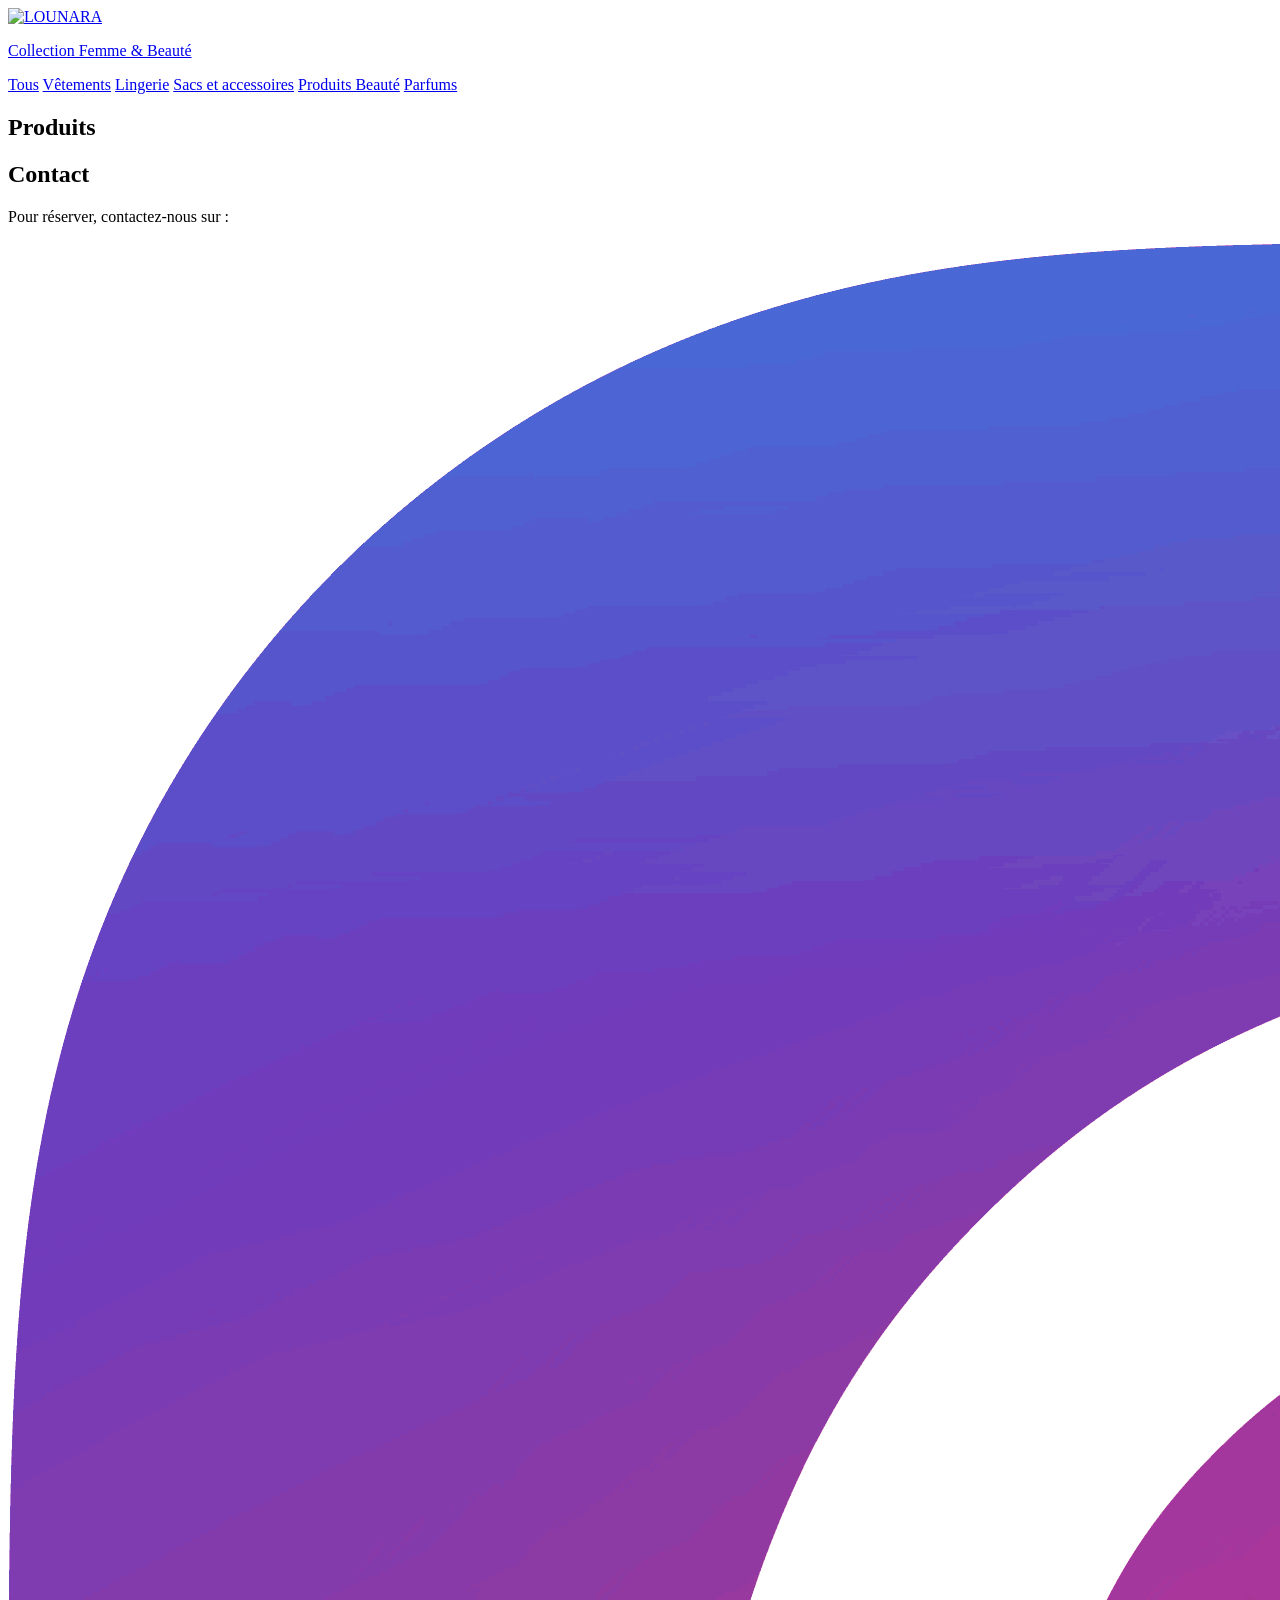
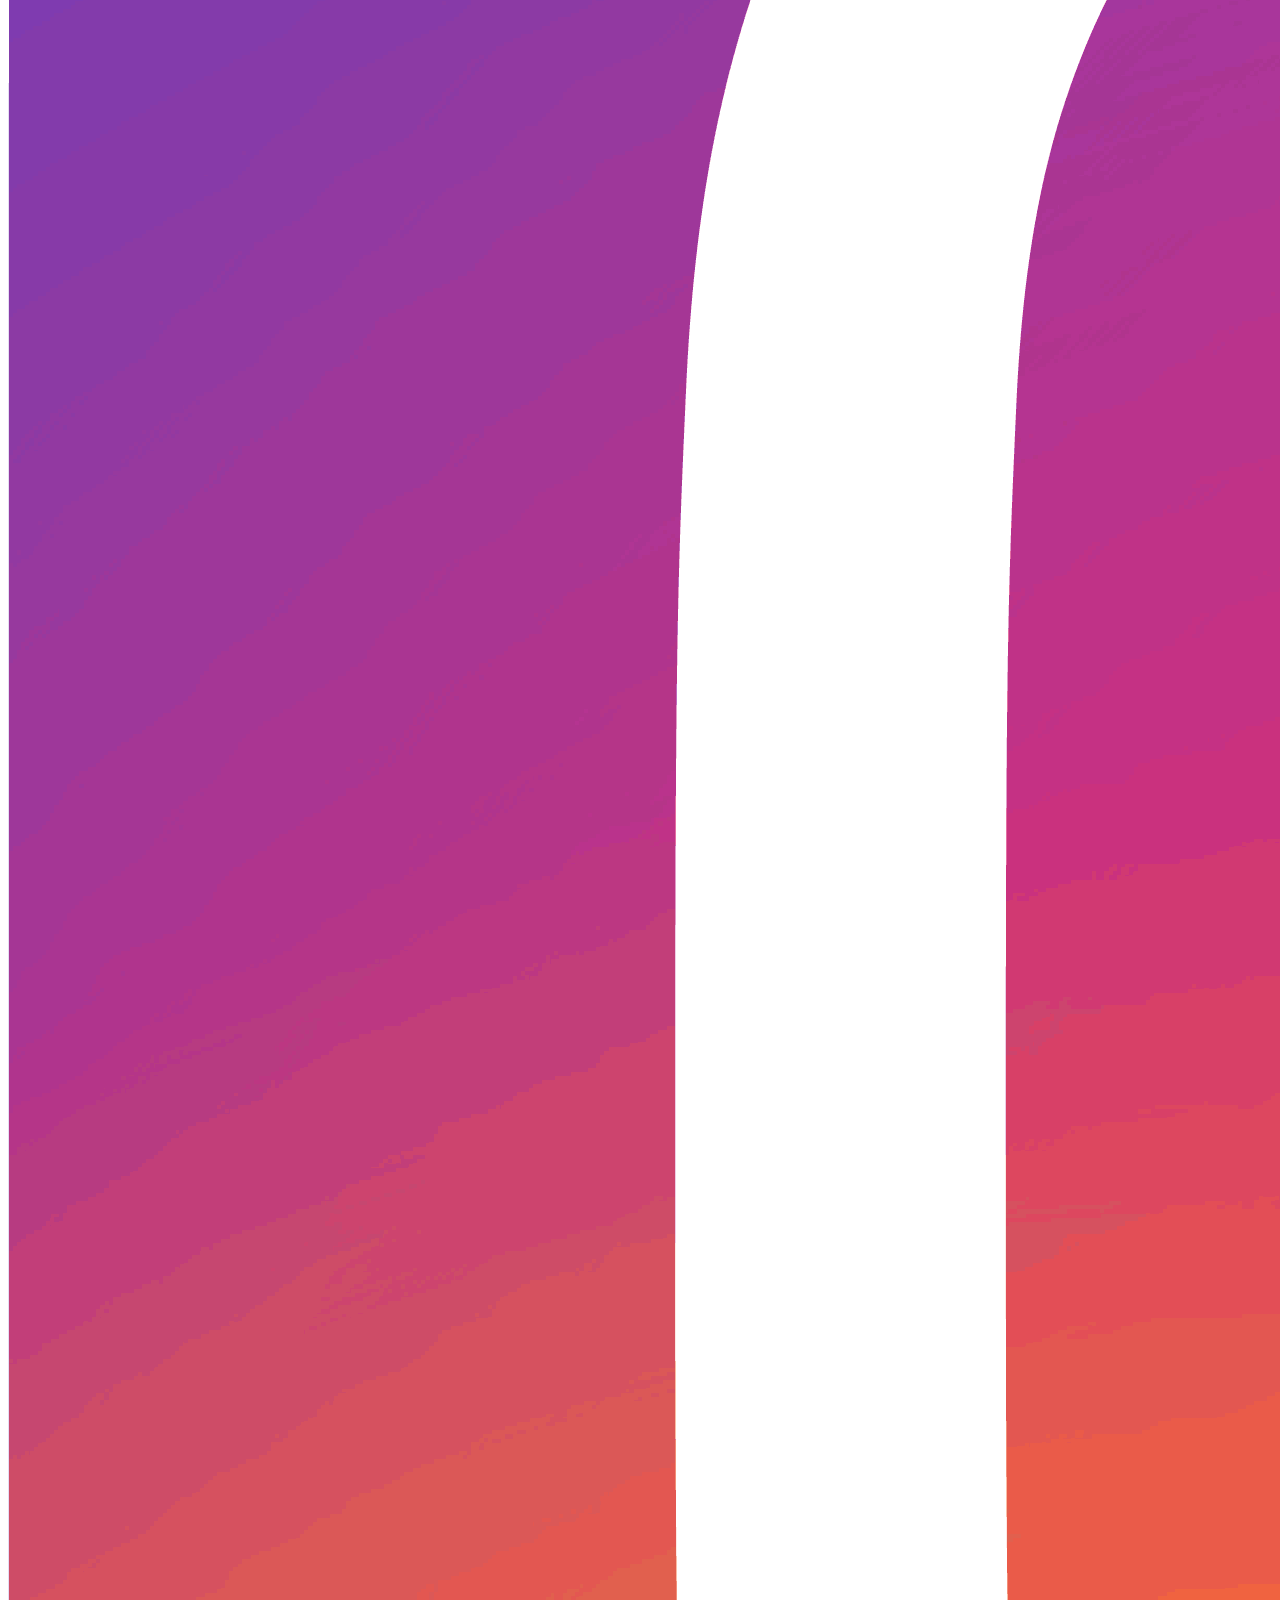
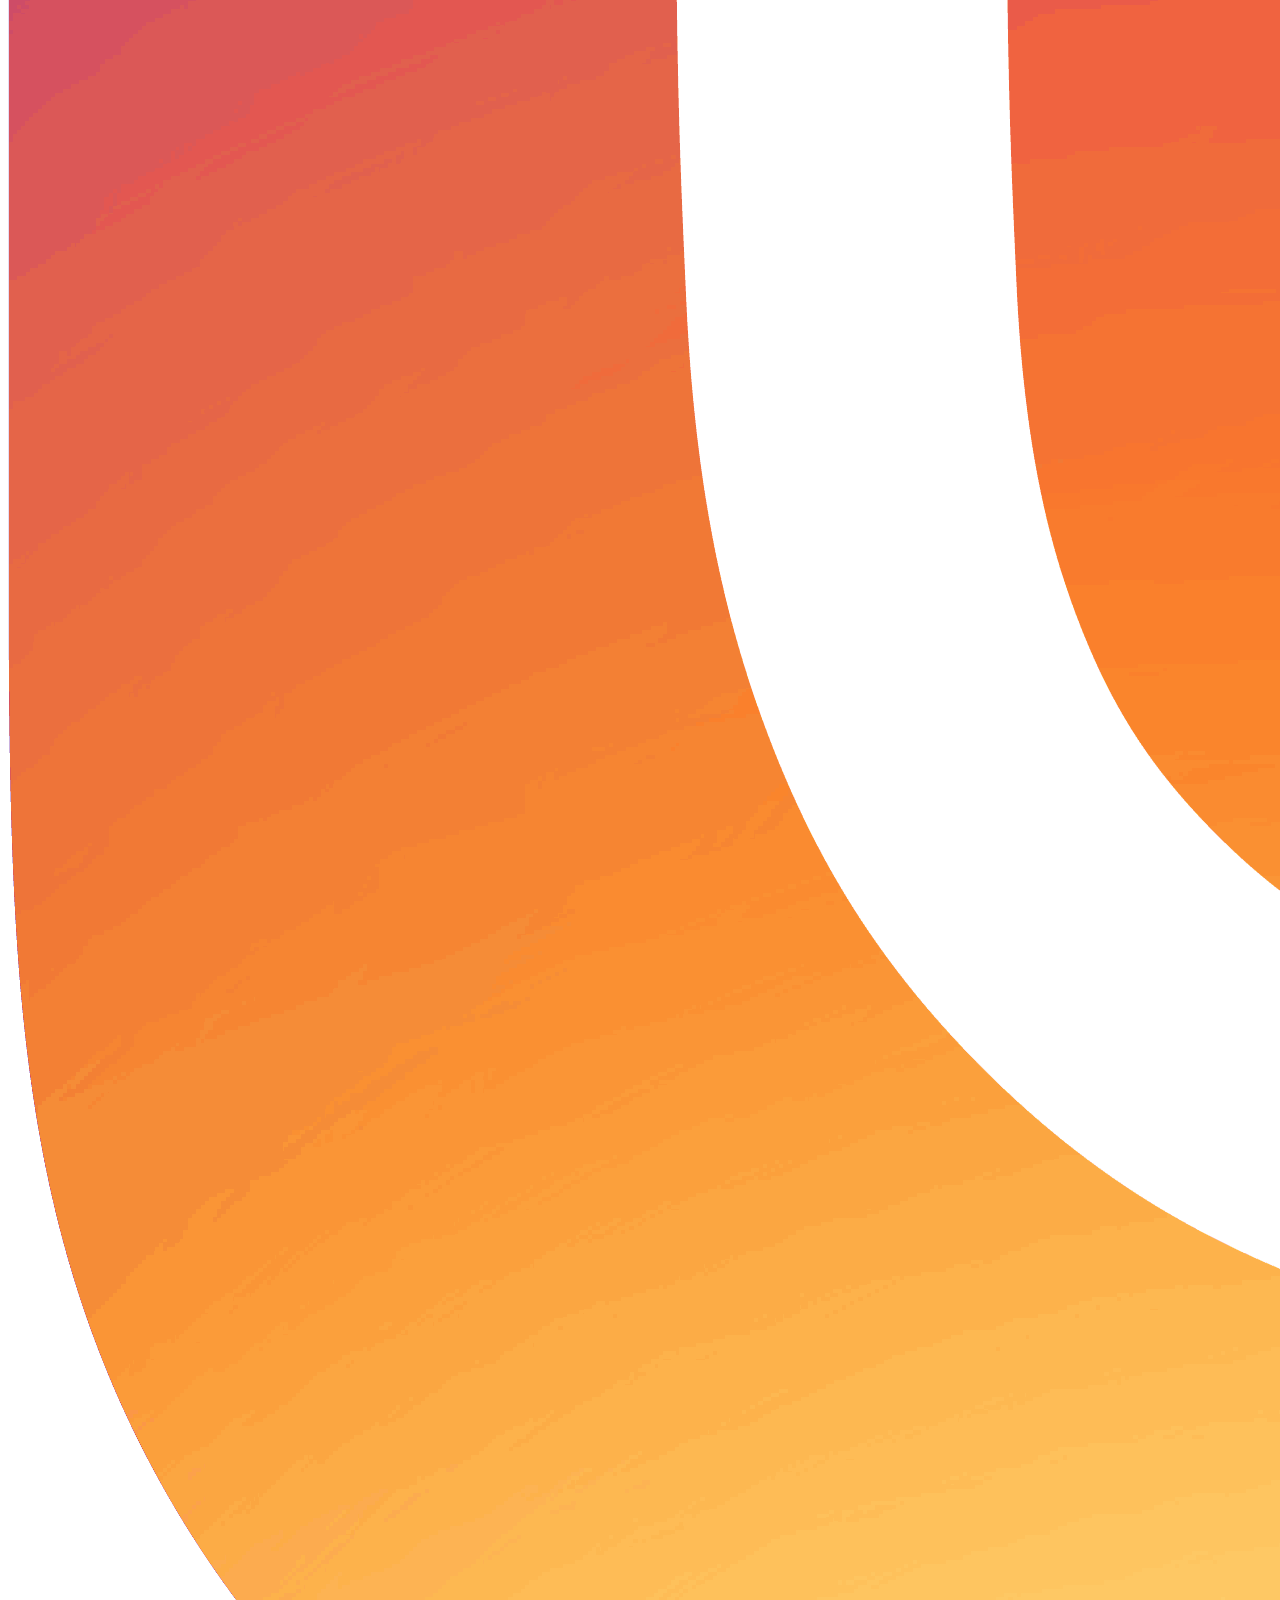
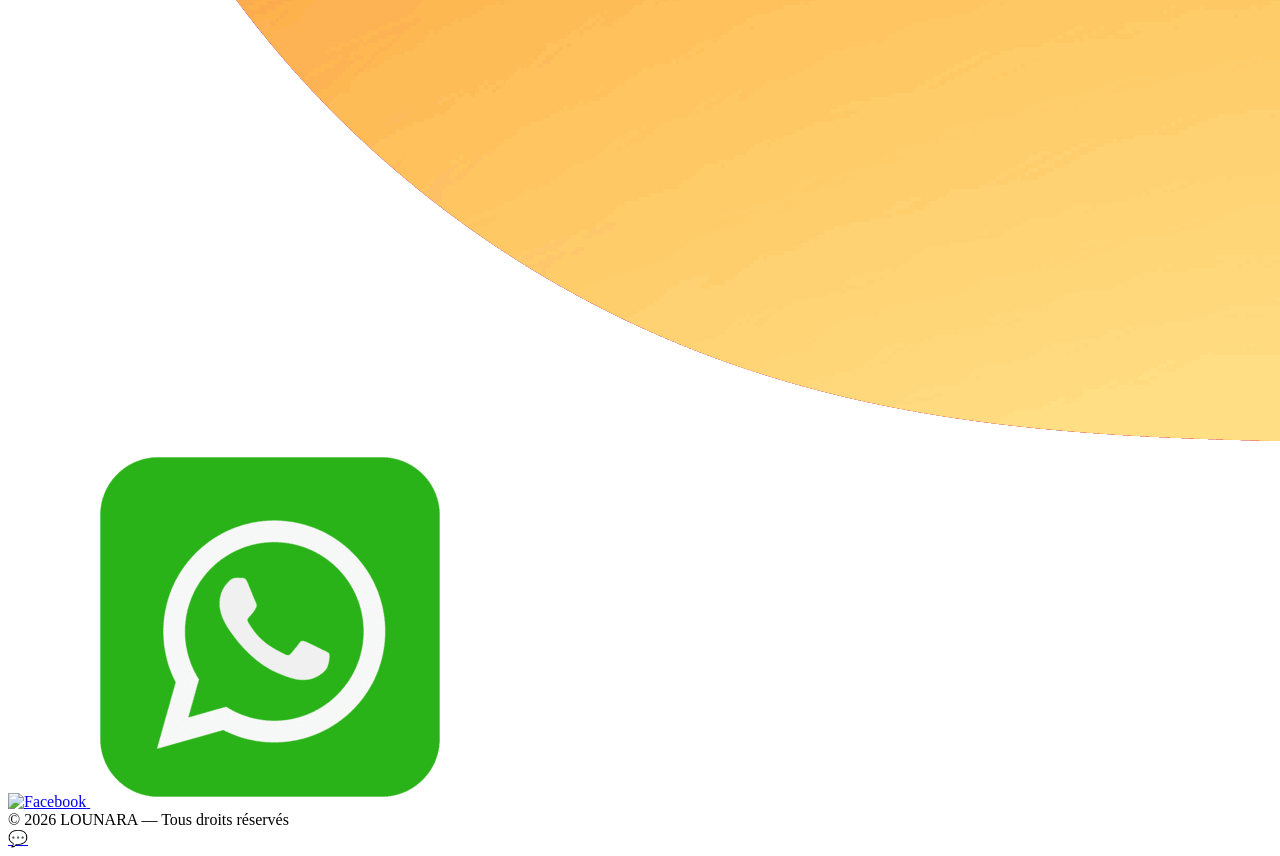
==== index.html @ b87a3b9a "Update index.html" ====
<!DOCTYPE html>
<html lang="fr">
<head>
<meta charset="UTF-8">
<title>LOUNARA</title>
<meta name="viewport" content="width=device-width, initial-scale=1.0">
<link rel="icon" type="image/png" href="images/favicon.png">
<link href="https://fonts.googleapis.com/css2?family=Playfair+Display:wght@400;600;700&family=Inter:wght@300;400;500&display=swap" rel="stylesheet">
<link rel="stylesheet" href="css/style.min.css">
</head>
<body>

<header class="main-header">

  <a href="index.html">
  <img src="images/logo.png" alt="LOUNARA" class="logo">
  <p class="subtitle">Collection Femme & Beauté</p>
  </a>
  
  <nav class="categories-menu">
    <a href="#" data-category="All" class="active">Tous</a>
    <a href="#" data-category="Vêtements">Vêtements</a>
    <a href="#" data-category="Lingerie">Lingerie</a>
    <a href="#" data-category="Sacs et accessoires">Sacs et accessoires</a>
    <a href="#" data-category="Produits Beauté">Produits Beauté</a>
    <a href="#" data-category="Parfums">Parfums</a>
  </nav>

</header>

<section class="collection">
  <h2>Produits</h2>
  <div class="grid"></div>
</section>

<section class="contact">
  <h2>Contact</h2>
  <p>Pour réserver, contactez-nous sur :</p>

  <div class="contact-icons">
    <a href="https://www.instagram.com/" target="_blank">
      <img src="images/instagram.png" alt="Instagram">
    </a>
    <a href="https://www.facebook.com/" target="_blank">
      <img src="images/facebook.png" alt="Facebook">
    </a>
    <a href="https://wa.me/21600000000" target="_blank">
      <img src="images/whatsapp.png" alt="Whatsapp">
    </a>
  </div>
</section>

<footer>
  © 2026 LOUNARA — Tous droits réservés
</footer>

<a href="https://wa.me/21600000000" target="_blank" class="whatsapp-float">💬</a>

<script src="js/script.min.js"></script>
</body>
</html>
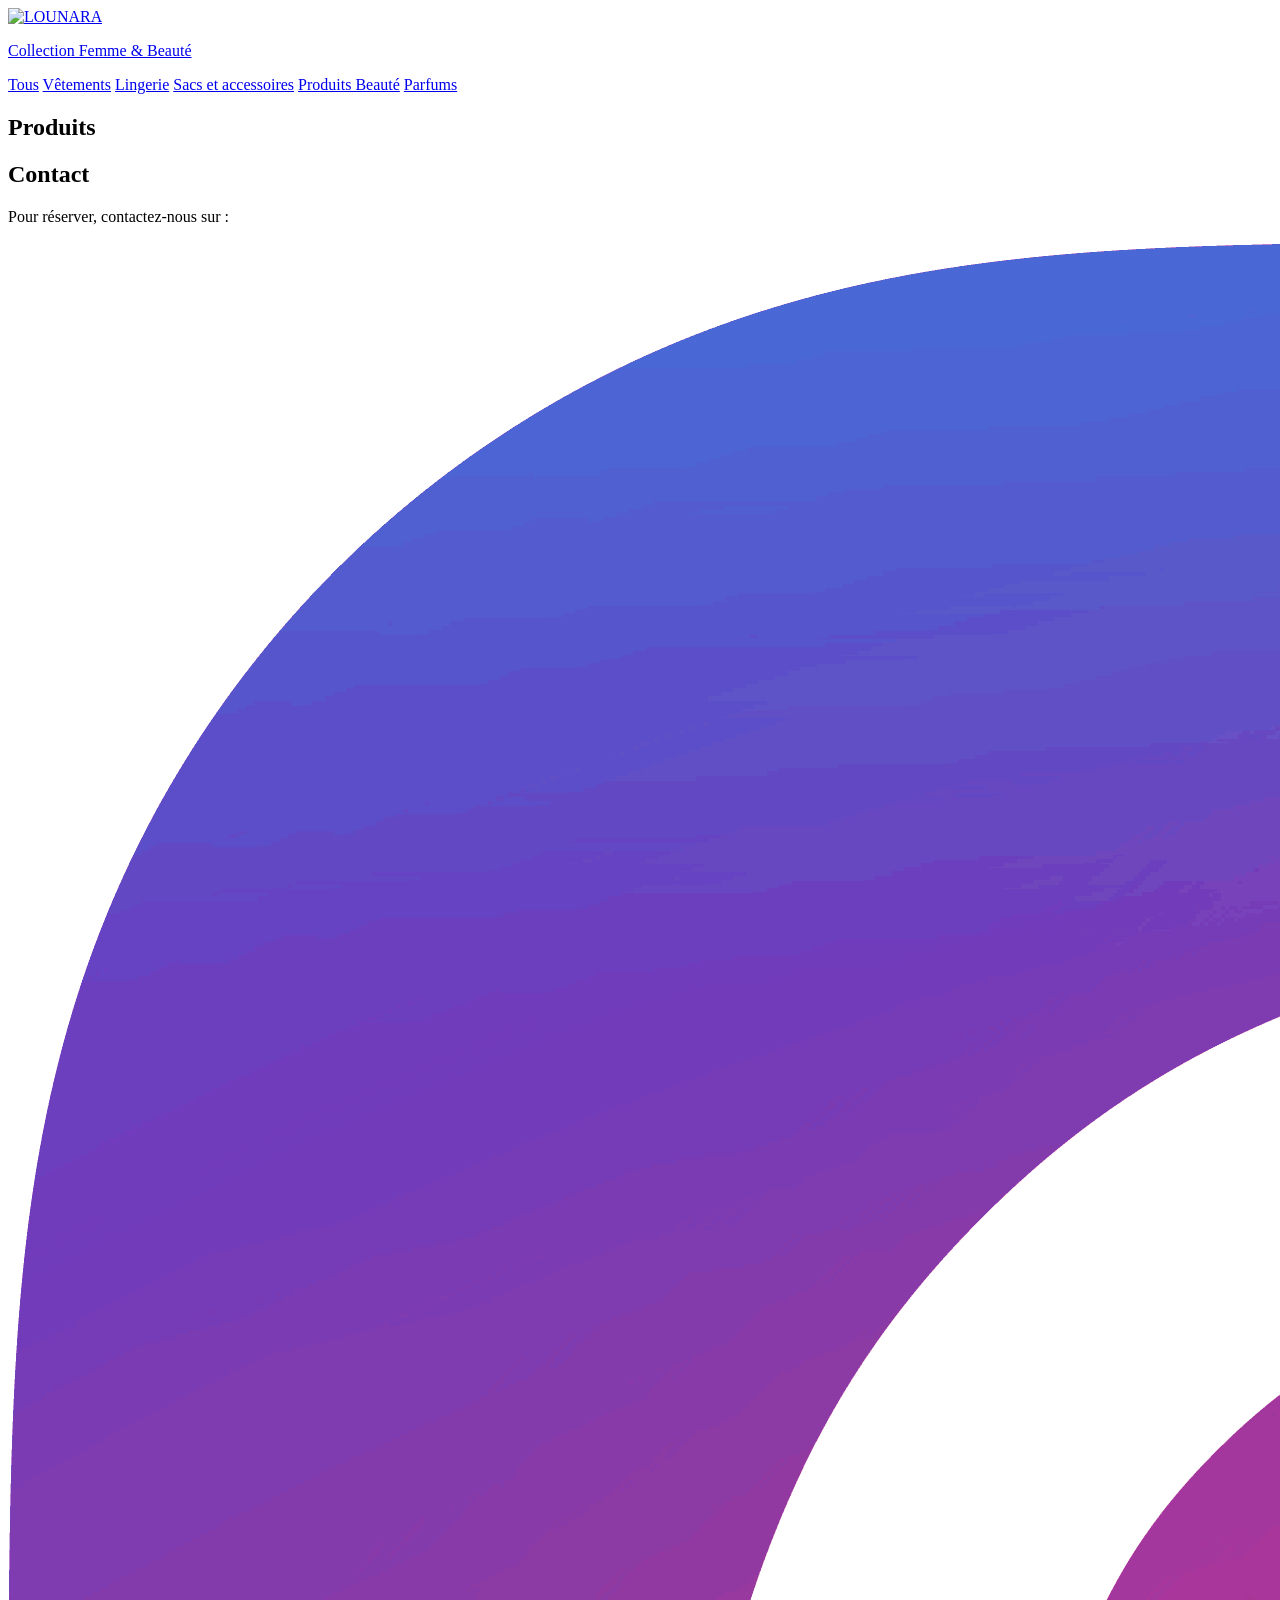
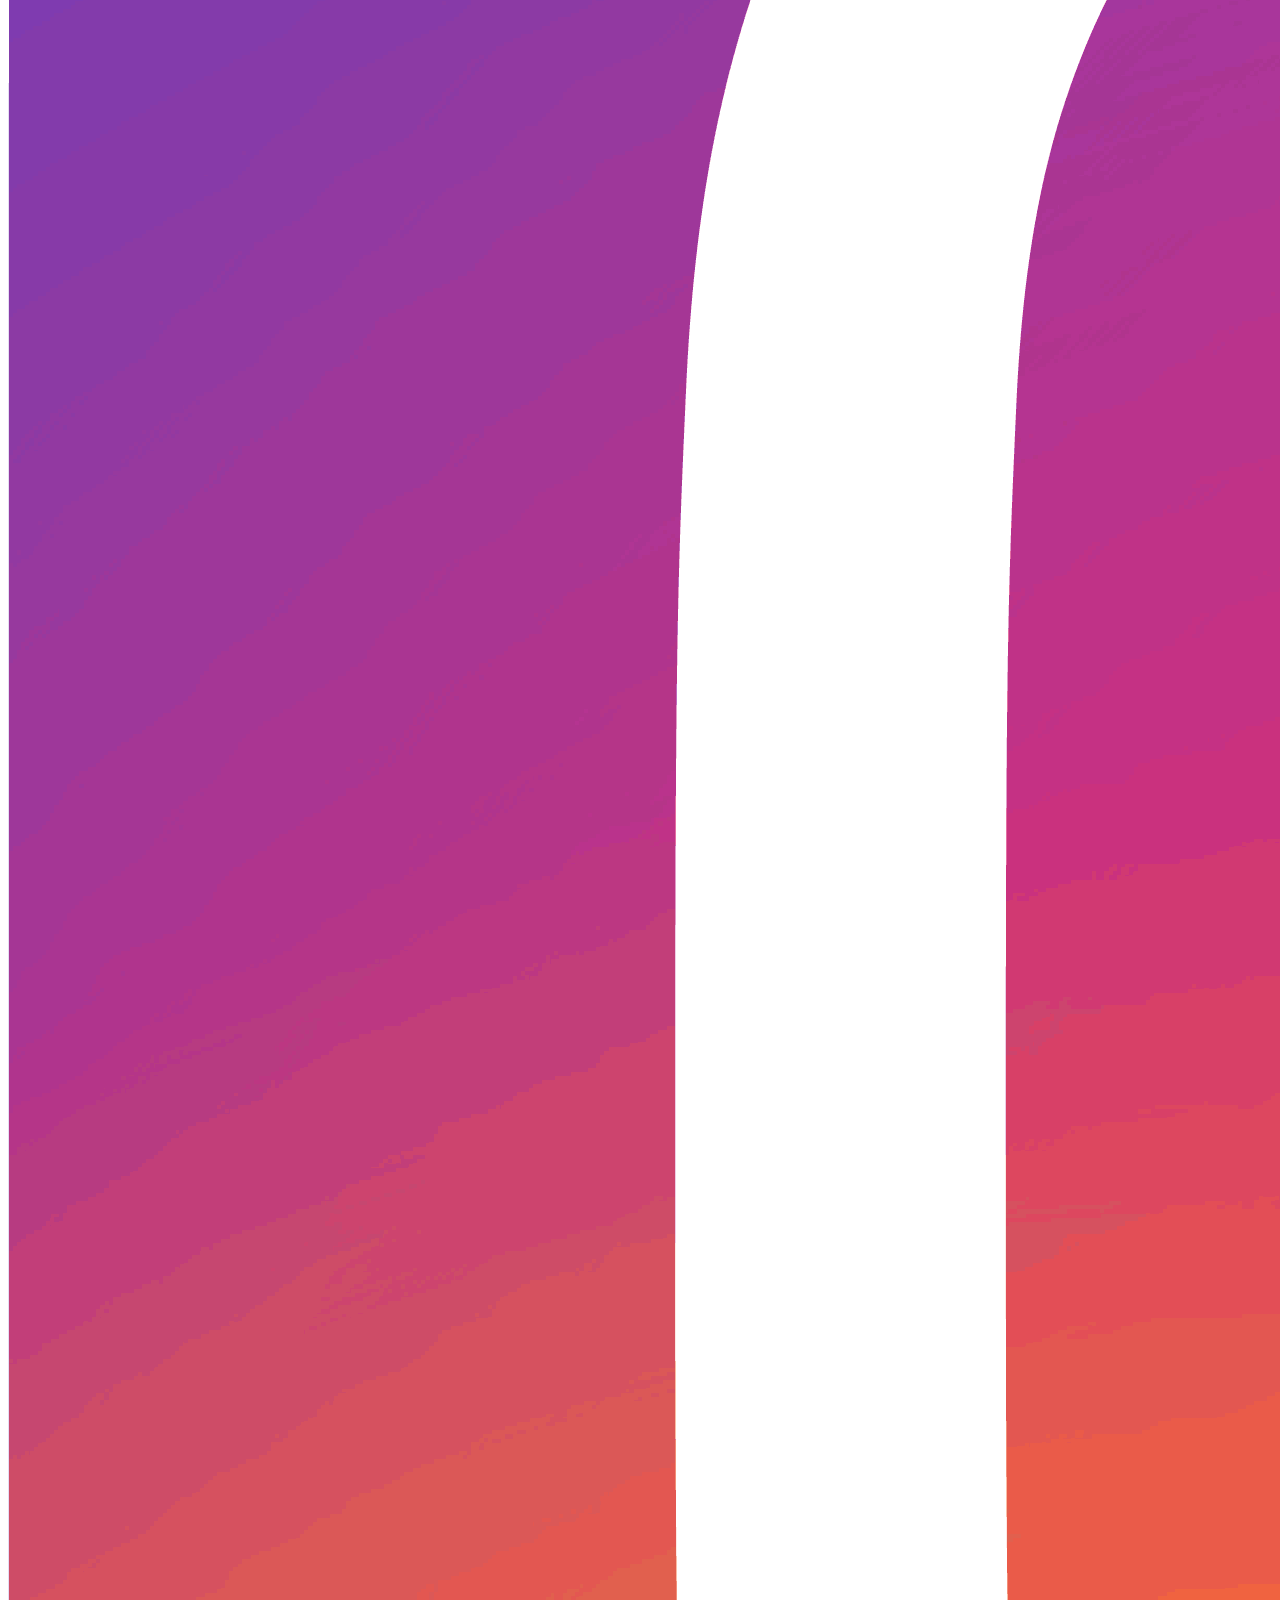
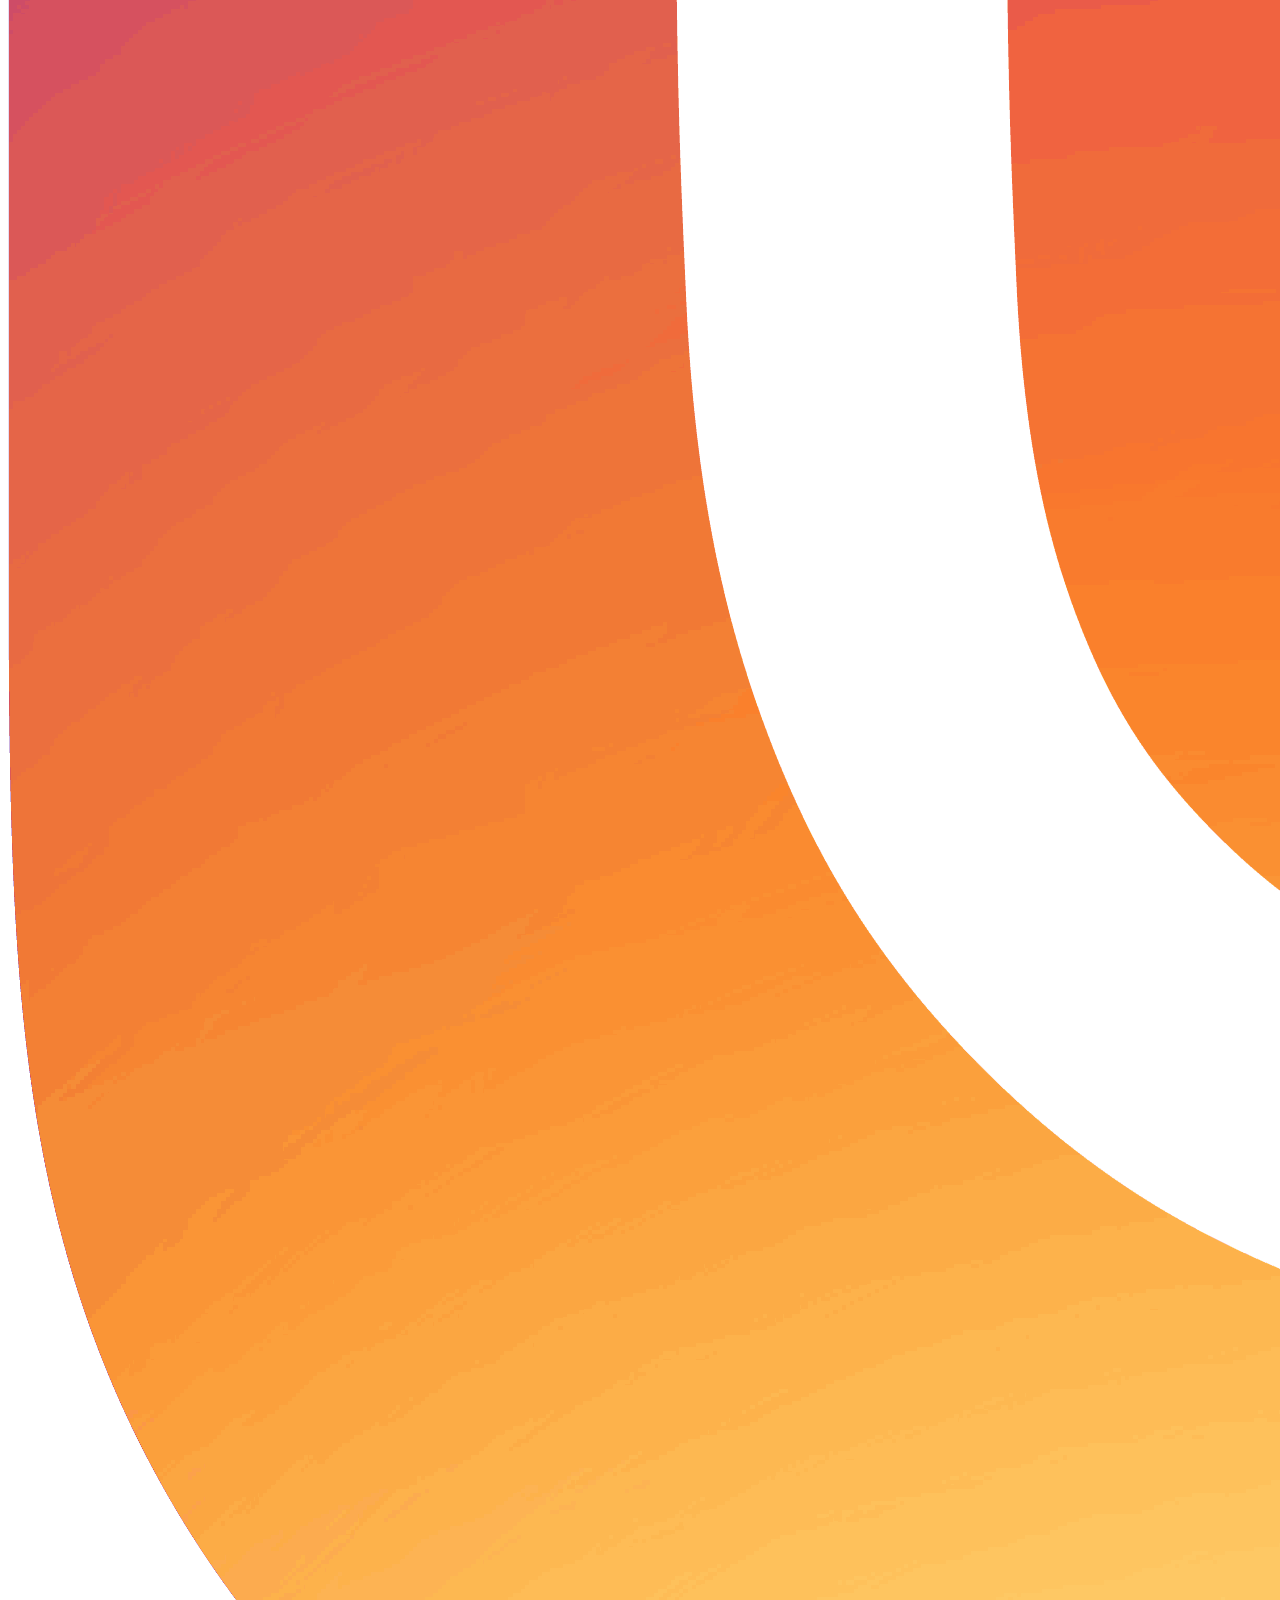
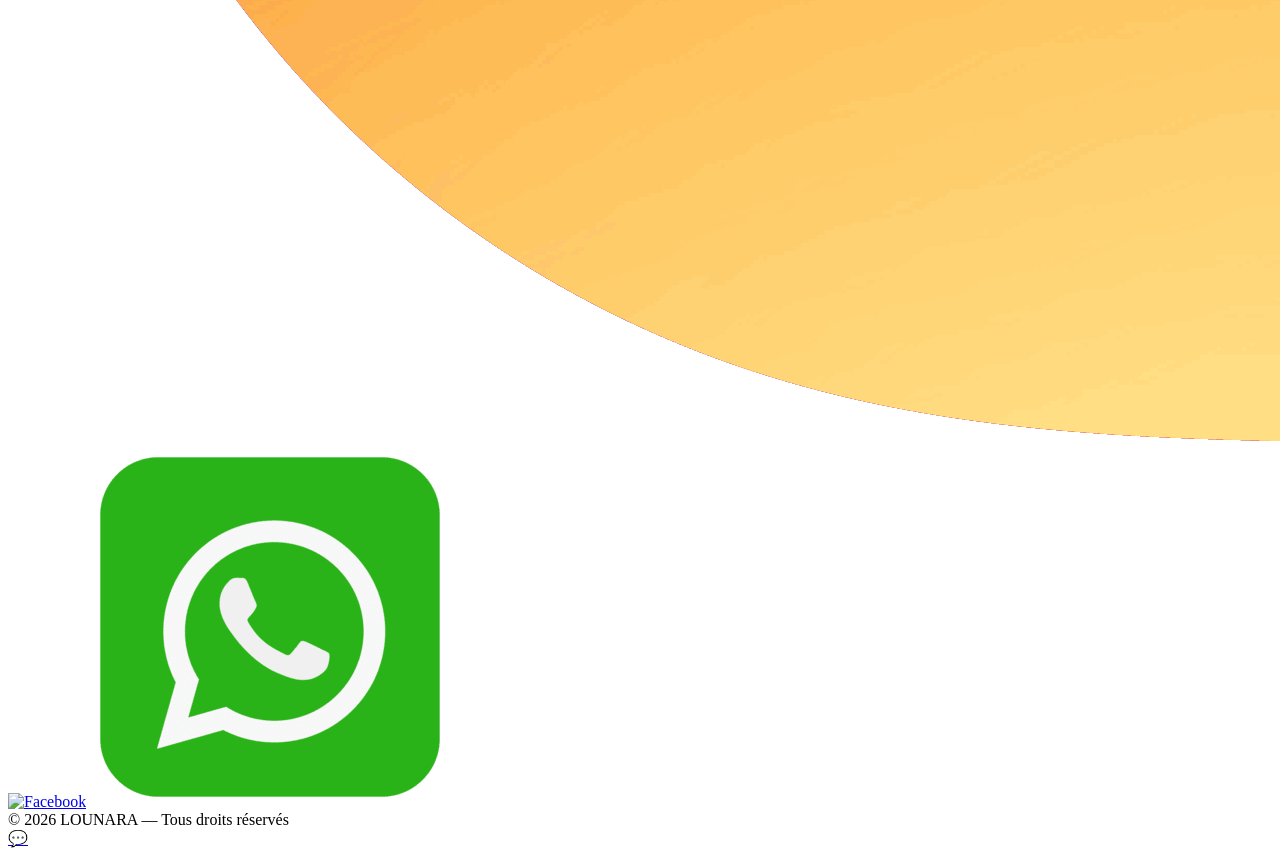
==== commit 068f28ed: "Update index.html" ====
--- a/index.html
+++ b/index.html
@@ -11,10 +11,9 @@
 <body>
 
 <header class="main-header">
-
   <a href="index.html">
-  <img src="images/logo.png" alt="LOUNARA" class="logo">
-  <p class="subtitle">Collection Femme & Beauté</p>
+    <img src="images/logo.png" alt="LOUNARA" class="logo">
+    <p class="subtitle">Collection Femme & Beauté</p>
   </a>
   
   <nav class="categories-menu">
@@ -25,7 +24,6 @@
     <a href="#" data-category="Produits Beauté">Produits Beauté</a>
     <a href="#" data-category="Parfums">Parfums</a>
   </nav>
-
 </header>
 
 <section class="collection">
@@ -36,26 +34,17 @@
 <section class="contact">
   <h2>Contact</h2>
   <p>Pour réserver, contactez-nous sur :</p>
-
   <div class="contact-icons">
-    <a href="https://www.instagram.com/" target="_blank">
-      <img src="images/instagram.png" alt="Instagram">
-    </a>
-    <a href="https://www.facebook.com/" target="_blank">
-      <img src="images/facebook.png" alt="Facebook">
-    </a>
-    <a href="https://wa.me/21600000000" target="_blank">
-      <img src="images/whatsapp.png" alt="Whatsapp">
-    </a>
+    <a href="https://www.instagram.com/" target="_blank"><img src="images/instagram.png" alt="Instagram"></a>
+    <a href="https://www.facebook.com/" target="_blank"><img src="images/facebook.png" alt="Facebook"></a>
+    <a href="https://wa.me/21600000000" target="_blank"><img src="images/whatsapp.png" alt="Whatsapp"></a>
   </div>
 </section>
 
-<footer>
-  © 2026 LOUNARA — Tous droits réservés
-</footer>
+<footer>© 2026 LOUNARA — Tous droits réservés</footer>
 
 <a href="https://wa.me/21600000000" target="_blank" class="whatsapp-float">💬</a>
 
-<script src="js/script.min.js"></script>
+<script src="js/script.min.js" defer></script>
 </body>
 </html>
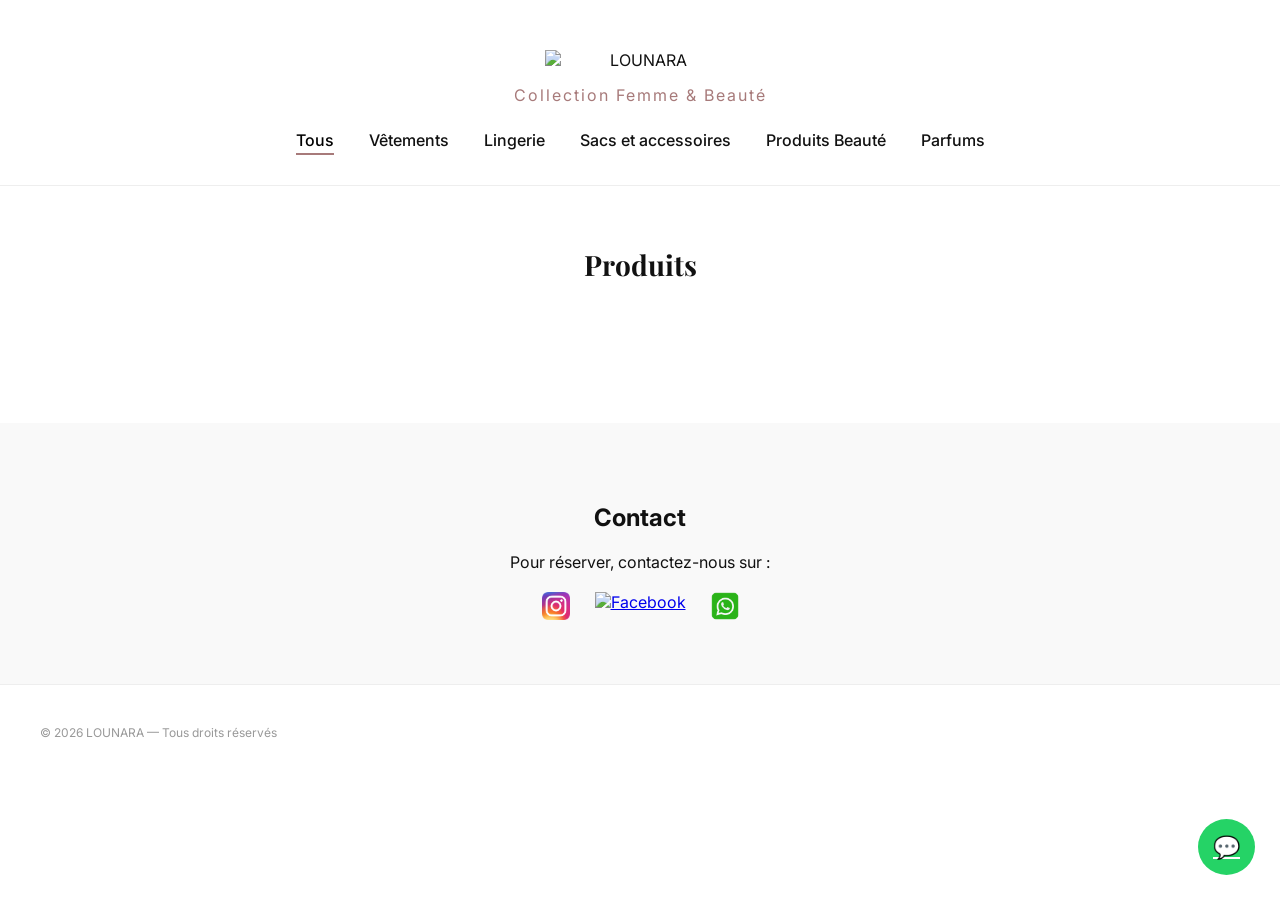
==== commit 1005184f: "Update index.html" ====
--- a/index.html
+++ b/index.html
@@ -5,14 +5,23 @@
 <title>LOUNARA</title>
 <meta name="viewport" content="width=device-width, initial-scale=1.0">
 <link rel="icon" type="image/png" href="images/favicon.png">
+
+<!-- Google Fonts optimisés -->
+<link rel="preconnect" href="https://fonts.googleapis.com">
+<link rel="preconnect" href="https://fonts.gstatic.com" crossorigin>
 <link href="https://fonts.googleapis.com/css2?family=Playfair+Display:wght@400;600;700&family=Inter:wght@300;400;500&display=swap" rel="stylesheet">
-<link rel="stylesheet" href="css/style.min.css">
+
+<style>
+/* CSS intégré */
+body{margin:0;font-family:Inter,sans-serif;background:#fff;color:#111}.main-header{padding:50px 20px 30px;border-bottom:1px solid #eee;text-align:center}.logo{max-width:190px;display:block;margin:0 auto}.subtitle{margin-top:15px;color:#a77a7a;letter-spacing:2px}.categories-menu{margin-top:25px;display:flex;justify-content:center;gap:35px}.categories-menu a{color:#7a5f5f;font-weight:500;text-decoration:none}.categories-menu a.active{color:#000;border-bottom:2px solid #a77a7a;padding-bottom:3px}.categories-menu a:hover{color:#000}.grid{display:grid;grid-template-columns:repeat(auto-fit,minmax(280px,1fr));gap:50px;max-width:1200px;margin:70px auto;padding:0 40px}.item-link{color:inherit;text-decoration:none}.item-link img{width:100%;height:420px;object-fit:cover;border-radius:16px;transition:.4s}.item-link:hover img{transform:scale(1.05)}.item-link h3,.item-link p{text-align:center}.collection h2{text-align:center;font-family:'Playfair Display',serif;font-size:28px;margin-top:60px}.contact{padding:60px 20px;background:#f9f9f9;text-align:center}.contact-icons{margin-top:20px;display:flex;justify-content:center;gap:25px}.contact-icons img{width:28px;height:28px;transition:.3s}.contact-icons img:hover{transform:scale(1.15)}.whatsapp-float{position:fixed;bottom:25px;right:25px;background:#25d366;color:#fff;font-size:22px;padding:15px;border-radius:50%}footer{padding:40px;font-size:12px;color:#999;border-top:1px solid #eee}@media(max-width:600px){.categories-menu{display:flex;flex-wrap:nowrap;justify-content:flex-start;overflow-x:auto;-webkit-overflow-scrolling:touch;gap:15px;padding:0 15px;box-sizing:border-box;-ms-overflow-style:none;scrollbar-width:none}.categories-menu a{flex:0 0 auto;white-space:nowrap}.categories-menu::-webkit-scrollbar{display:none}}
+.main-header a{text-decoration: none;color: inherit;}
+</style>
 </head>
 <body>
 
 <header class="main-header">
   <a href="index.html">
-    <img src="images/logo.png" alt="LOUNARA" class="logo">
+    <img src="images/logo.png" alt="LOUNARA" class="logo" loading="lazy">
     <p class="subtitle">Collection Femme & Beauté</p>
   </a>
   
@@ -35,16 +44,56 @@
   <h2>Contact</h2>
   <p>Pour réserver, contactez-nous sur :</p>
   <div class="contact-icons">
-    <a href="https://www.instagram.com/" target="_blank"><img src="images/instagram.png" alt="Instagram"></a>
-    <a href="https://www.facebook.com/" target="_blank"><img src="images/facebook.png" alt="Facebook"></a>
-    <a href="https://wa.me/21600000000" target="_blank"><img src="images/whatsapp.png" alt="Whatsapp"></a>
+    <a href="https://www.instagram.com/" target="_blank"><img src="images/instagram.png" alt="Instagram" loading="lazy"></a>
+    <a href="https://www.facebook.com/" target="_blank"><img src="images/facebook.png" alt="Facebook" loading="lazy"></a>
+    <a href="https://wa.me/21600000000" target="_blank"><img src="images/whatsapp.png" alt="Whatsapp" loading="lazy"></a>
   </div>
 </section>
 
 <footer>© 2026 LOUNARA — Tous droits réservés</footer>
-
 <a href="https://wa.me/21600000000" target="_blank" class="whatsapp-float">💬</a>
 
-<script src="js/script.min.js" defer></script>
+<script defer>
+fetch("json/products.json").then(res=>res.json()).then(products=>{
+  const grid=document.querySelector(".grid");
+  const menuLinks=document.querySelectorAll(".categories-menu a");
+
+  function filter(category="All"){
+    grid.innerHTML="";
+    products.filter(p=>category==="All"||p.category===category)
+            .forEach(p=>{
+      const a=document.createElement("a");
+      a.href="product.html?id="+p.id;
+      a.className="item-link";
+
+      const img=document.createElement("img");
+      img.src=p.images[0];
+      img.alt=p.name;
+      img.loading="lazy";
+
+      const h3=document.createElement("h3");
+      h3.textContent=p.name;
+      const pDesc=document.createElement("p");
+      pDesc.textContent=p.description;
+
+      a.append(img,h3,pDesc);
+      grid.appendChild(a);
+    });
+  }
+
+  filter();
+
+  menuLinks.forEach(link=>{
+    link.addEventListener("click",e=>{
+      e.preventDefault();
+      const cat=link.dataset.category;
+      filter(cat);
+      menuLinks.forEach(l=>l.classList.remove("active"));
+      link.classList.add("active");
+    });
+  });
+});
+</script>
+
 </body>
 </html>
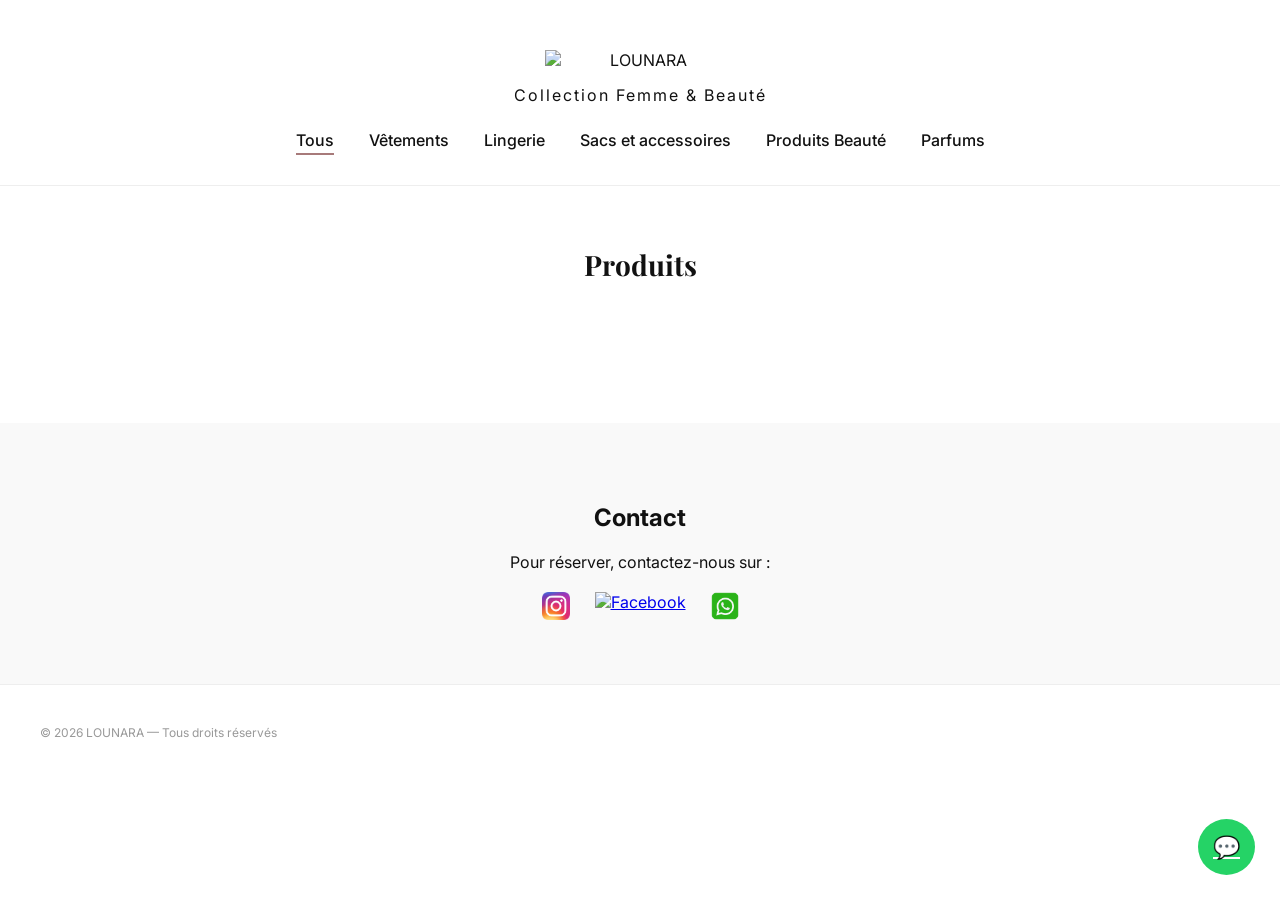
==== commit 9414b9bc: "Update index.html" ====
--- a/index.html
+++ b/index.html
@@ -5,16 +5,42 @@
 <title>LOUNARA</title>
 <meta name="viewport" content="width=device-width, initial-scale=1.0">
 <link rel="icon" type="image/png" href="images/favicon.png">
-
-<!-- Google Fonts optimisés -->
 <link rel="preconnect" href="https://fonts.googleapis.com">
 <link rel="preconnect" href="https://fonts.gstatic.com" crossorigin>
 <link href="https://fonts.googleapis.com/css2?family=Playfair+Display:wght@400;600;700&family=Inter:wght@300;400;500&display=swap" rel="stylesheet">
 
 <style>
-/* CSS intégré */
-body{margin:0;font-family:Inter,sans-serif;background:#fff;color:#111}.main-header{padding:50px 20px 30px;border-bottom:1px solid #eee;text-align:center}.logo{max-width:190px;display:block;margin:0 auto}.subtitle{margin-top:15px;color:#a77a7a;letter-spacing:2px}.categories-menu{margin-top:25px;display:flex;justify-content:center;gap:35px}.categories-menu a{color:#7a5f5f;font-weight:500;text-decoration:none}.categories-menu a.active{color:#000;border-bottom:2px solid #a77a7a;padding-bottom:3px}.categories-menu a:hover{color:#000}.grid{display:grid;grid-template-columns:repeat(auto-fit,minmax(280px,1fr));gap:50px;max-width:1200px;margin:70px auto;padding:0 40px}.item-link{color:inherit;text-decoration:none}.item-link img{width:100%;height:420px;object-fit:cover;border-radius:16px;transition:.4s}.item-link:hover img{transform:scale(1.05)}.item-link h3,.item-link p{text-align:center}.collection h2{text-align:center;font-family:'Playfair Display',serif;font-size:28px;margin-top:60px}.contact{padding:60px 20px;background:#f9f9f9;text-align:center}.contact-icons{margin-top:20px;display:flex;justify-content:center;gap:25px}.contact-icons img{width:28px;height:28px;transition:.3s}.contact-icons img:hover{transform:scale(1.15)}.whatsapp-float{position:fixed;bottom:25px;right:25px;background:#25d366;color:#fff;font-size:22px;padding:15px;border-radius:50%}footer{padding:40px;font-size:12px;color:#999;border-top:1px solid #eee}@media(max-width:600px){.categories-menu{display:flex;flex-wrap:nowrap;justify-content:flex-start;overflow-x:auto;-webkit-overflow-scrolling:touch;gap:15px;padding:0 15px;box-sizing:border-box;-ms-overflow-style:none;scrollbar-width:none}.categories-menu a{flex:0 0 auto;white-space:nowrap}.categories-menu::-webkit-scrollbar{display:none}}
-.main-header a{text-decoration: none;color: inherit;}
+body{margin:0;font-family:Inter,sans-serif;background:#fff;color:#111}
+.main-header{padding:50px 20px 30px;border-bottom:1px solid #eee;text-align:center}
+.logo{max-width:190px;display:block;margin:0 auto}
+.subtitle{margin-top:15px;color:#a77a7a;letter-spacing:2px}
+.categories-menu{margin-top:25px;display:flex;justify-content:center;gap:35px}
+.categories-menu a{color:#7a5f5f;font-weight:500;text-decoration:none}
+.categories-menu a.active{color:#000;border-bottom:2px solid #a77a7a;padding-bottom:3px}
+.categories-menu a:hover{color:#000}
+.grid{display:grid;grid-template-columns:repeat(auto-fit,minmax(280px,1fr));gap:50px;max-width:1200px;margin:70px auto;padding:0 40px}
+.item-link{color:inherit;text-decoration:none}
+.item-link img{width:100%;height:420px;object-fit:cover;border-radius:16px;transition:.4s}
+.item-link:hover img{transform:scale(1.05)}
+.item-link h3,.item-link p{text-align:center}
+.collection h2{text-align:center;font-family:'Playfair Display',serif;font-size:28px;margin-top:60px}
+.contact{padding:60px 20px;background:#f9f9f9;text-align:center}
+.contact-icons{margin-top:20px;display:flex;justify-content:center;gap:25px}
+.contact-icons img{width:28px;height:28px;transition:.3s}
+.contact-icons img:hover{transform:scale(1.15)}
+.whatsapp-float{position:fixed;bottom:25px;right:25px;background:#25d366;color:#fff;font-size:22px;padding:15px;border-radius:50%}
+footer{padding:40px;font-size:12px;color:#999;border-top:1px solid #eee}
+@media(max-width:600px){
+  .categories-menu{display:flex;flex-wrap:nowrap;justify-content:flex-start;overflow-x:auto;-webkit-overflow-scrolling:touch;gap:15px;padding:0 15px;box-sizing:border-box;-ms-overflow-style:none;scrollbar-width:none}
+  .categories-menu a{flex:0 0 auto;white-space:nowrap}
+  .categories-menu::-webkit-scrollbar{display:none}
+}
+.main-header a,
+.main-header a p,
+.main-header a img {
+  text-decoration: none !important;
+  color: inherit !important;
+}
 </style>
 </head>
 <body>
@@ -57,7 +83,6 @@
 fetch("json/products.json").then(res=>res.json()).then(products=>{
   const grid=document.querySelector(".grid");
   const menuLinks=document.querySelectorAll(".categories-menu a");
-
   function filter(category="All"){
     grid.innerHTML="";
     products.filter(p=>category==="All"||p.category===category)
@@ -65,24 +90,19 @@
       const a=document.createElement("a");
       a.href="product.html?id="+p.id;
       a.className="item-link";
-
       const img=document.createElement("img");
       img.src=p.images[0];
       img.alt=p.name;
       img.loading="lazy";
-
       const h3=document.createElement("h3");
       h3.textContent=p.name;
       const pDesc=document.createElement("p");
       pDesc.textContent=p.description;
-
       a.append(img,h3,pDesc);
       grid.appendChild(a);
     });
   }
-
   filter();
-
   menuLinks.forEach(link=>{
     link.addEventListener("click",e=>{
       e.preventDefault();
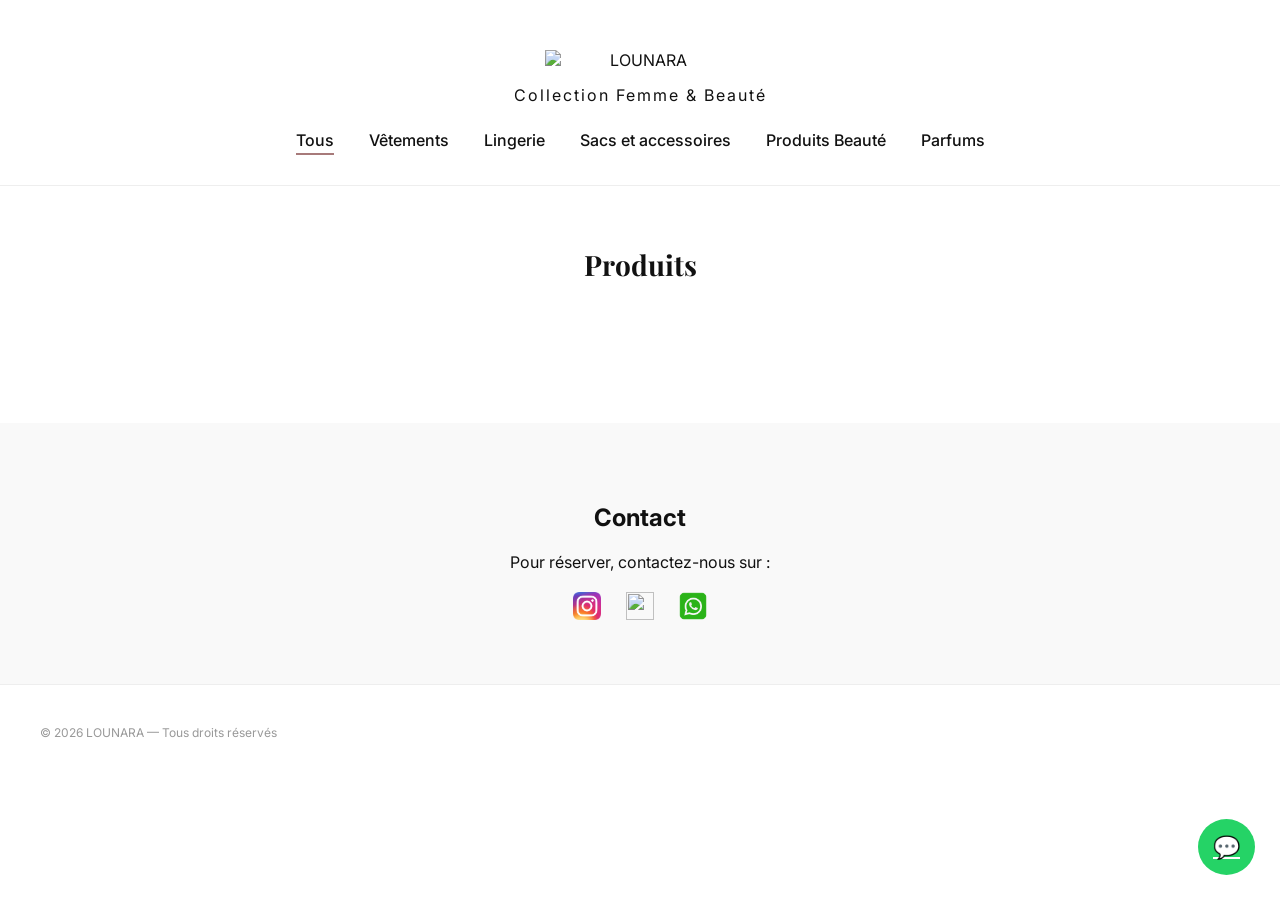
==== commit eca0a3c1: "Update index.html" ====
--- a/index.html
+++ b/index.html
@@ -8,7 +8,6 @@
 <link rel="preconnect" href="https://fonts.googleapis.com">
 <link rel="preconnect" href="https://fonts.gstatic.com" crossorigin>
 <link href="https://fonts.googleapis.com/css2?family=Playfair+Display:wght@400;600;700&family=Inter:wght@300;400;500&display=swap" rel="stylesheet">
-
 <style>
 body{margin:0;font-family:Inter,sans-serif;background:#fff;color:#111}
 .main-header{padding:50px 20px 30px;border-bottom:1px solid #eee;text-align:center}
@@ -19,9 +18,16 @@
 .categories-menu a.active{color:#000;border-bottom:2px solid #a77a7a;padding-bottom:3px}
 .categories-menu a:hover{color:#000}
 .grid{display:grid;grid-template-columns:repeat(auto-fit,minmax(280px,1fr));gap:50px;max-width:1200px;margin:70px auto;padding:0 40px}
-.item-link{color:inherit;text-decoration:none}
-.item-link img{width:100%;height:420px;object-fit:cover;border-radius:16px;transition:.4s}
-.item-link:hover img{transform:scale(1.05)}
+.item-link{color:inherit;text-decoration:none;position:relative;display:block;transition:transform .35s}
+.item-link:hover{transform:translateY(-6px)}
+.item-link img{width:100%;height:420px;object-fit:cover;border-radius:16px;transition:.5s}
+.item-link:hover img{transform:scale(1.06)}
+.item-disabled{pointer-events:none;opacity:.55}
+.item-disabled img{filter:grayscale(40%)}
+.product-badge{position:absolute;top:14px;left:14px;padding:6px 14px;font-size:11px;font-weight:600;border-radius:30px;letter-spacing:.5px;text-transform:uppercase;backdrop-filter:blur(8px);box-shadow:0 6px 18px rgba(0,0,0,.12)}
+.badge-nouveau{background:linear-gradient(135deg,#111,#444);color:#fff}
+.badge-stock{background:linear-gradient(135deg,#16a34a,#4ade80);color:#fff}
+.badge-rupture{background:linear-gradient(135deg,#999,#bbb);color:#fff}
 .item-link h3,.item-link p{text-align:center}
 .collection h2{text-align:center;font-family:'Playfair Display',serif;font-size:28px;margin-top:60px}
 .contact{padding:60px 20px;background:#f9f9f9;text-align:center}
@@ -30,90 +36,55 @@
 .contact-icons img:hover{transform:scale(1.15)}
 .whatsapp-float{position:fixed;bottom:25px;right:25px;background:#25d366;color:#fff;font-size:22px;padding:15px;border-radius:50%}
 footer{padding:40px;font-size:12px;color:#999;border-top:1px solid #eee}
-@media(max-width:600px){
-  .categories-menu{display:flex;flex-wrap:nowrap;justify-content:flex-start;overflow-x:auto;-webkit-overflow-scrolling:touch;gap:15px;padding:0 15px;box-sizing:border-box;-ms-overflow-style:none;scrollbar-width:none}
-  .categories-menu a{flex:0 0 auto;white-space:nowrap}
-  .categories-menu::-webkit-scrollbar{display:none}
-}
-.main-header a,
-.main-header a p,
-.main-header a img {
-  text-decoration: none !important;
-  color: inherit !important;
-}
+@media(max-width:600px){.categories-menu{display:flex;flex-wrap:nowrap;justify-content:flex-start;overflow-x:auto;gap:15px;padding:0 15px}.categories-menu a{flex:0 0 auto;white-space:nowrap}}
+.main-header a,.main-header a p,.main-header a img{text-decoration:none!important;color:inherit!important}
 </style>
 </head>
 <body>
-
 <header class="main-header">
-  <a href="index.html">
-    <img src="images/logo.png" alt="LOUNARA" class="logo" loading="lazy">
-    <p class="subtitle">Collection Femme & Beauté</p>
-  </a>
-  
-  <nav class="categories-menu">
-    <a href="#" data-category="All" class="active">Tous</a>
-    <a href="#" data-category="Vêtements">Vêtements</a>
-    <a href="#" data-category="Lingerie">Lingerie</a>
-    <a href="#" data-category="Sacs et accessoires">Sacs et accessoires</a>
-    <a href="#" data-category="Produits Beauté">Produits Beauté</a>
-    <a href="#" data-category="Parfums">Parfums</a>
-  </nav>
+<a href="index.html"><img src="images/logo.png" alt="LOUNARA" class="logo"><p class="subtitle">Collection Femme & Beauté</p></a>
+<nav class="categories-menu">
+<a href="#" data-category="All" class="active">Tous</a>
+<a href="#" data-category="Vêtements">Vêtements</a>
+<a href="#" data-category="Lingerie">Lingerie</a>
+<a href="#" data-category="Sacs et accessoires">Sacs et accessoires</a>
+<a href="#" data-category="Produits Beauté">Produits Beauté</a>
+<a href="#" data-category="Parfums">Parfums</a>
+</nav>
 </header>
-
 <section class="collection">
-  <h2>Produits</h2>
-  <div class="grid"></div>
+<h2>Produits</h2>
+<div class="grid"></div>
 </section>
-
 <section class="contact">
-  <h2>Contact</h2>
-  <p>Pour réserver, contactez-nous sur :</p>
-  <div class="contact-icons">
-    <a href="https://www.instagram.com/" target="_blank"><img src="images/instagram.png" alt="Instagram" loading="lazy"></a>
-    <a href="https://www.facebook.com/" target="_blank"><img src="images/facebook.png" alt="Facebook" loading="lazy"></a>
-    <a href="https://wa.me/21600000000" target="_blank"><img src="images/whatsapp.png" alt="Whatsapp" loading="lazy"></a>
-  </div>
+<h2>Contact</h2>
+<p>Pour réserver, contactez-nous sur :</p>
+<div class="contact-icons">
+<a href="https://www.instagram.com/" target="_blank"><img src="images/instagram.png"></a>
+<a href="https://www.facebook.com/" target="_blank"><img src="images/facebook.png"></a>
+<a href="https://wa.me/21600000000" target="_blank"><img src="images/whatsapp.png"></a>
+</div>
 </section>
-
 <footer>© 2026 LOUNARA — Tous droits réservés</footer>
-<a href="https://wa.me/21600000000" target="_blank" class="whatsapp-float">💬</a>
-
-<script defer>
+<a href="https://wa.me/21600000000" class="whatsapp-float">💬</a>
+<script>
 fetch("json/products.json").then(res=>res.json()).then(products=>{
-  const grid=document.querySelector(".grid");
-  const menuLinks=document.querySelectorAll(".categories-menu a");
-  function filter(category="All"){
-    grid.innerHTML="";
-    products.filter(p=>category==="All"||p.category===category)
-            .forEach(p=>{
-      const a=document.createElement("a");
-      a.href="product.html?id="+p.id;
-      a.className="item-link";
-      const img=document.createElement("img");
-      img.src=p.images[0];
-      img.alt=p.name;
-      img.loading="lazy";
-      const h3=document.createElement("h3");
-      h3.textContent=p.name;
-      const pDesc=document.createElement("p");
-      pDesc.textContent=p.description;
-      a.append(img,h3,pDesc);
-      grid.appendChild(a);
-    });
-  }
-  filter();
-  menuLinks.forEach(link=>{
-    link.addEventListener("click",e=>{
-      e.preventDefault();
-      const cat=link.dataset.category;
-      filter(cat);
-      menuLinks.forEach(l=>l.classList.remove("active"));
-      link.classList.add("active");
-    });
-  });
+const grid=document.querySelector(".grid"),menuLinks=document.querySelectorAll(".categories-menu a");
+function filter(category="All"){
+grid.innerHTML="";
+products.filter(p=>category==="All"||p.category===category).forEach(p=>{
+const a=document.createElement("a");a.href="product.html?id="+p.id;a.className="item-link";
+if(p.badge==="Rupture") a.classList.add("item-disabled");
+const img=document.createElement("img");img.src=p.images[0];img.alt=p.name;img.loading="lazy";
+if(p.badge){const badge=document.createElement("div");badge.classList.add("product-badge");if(p.badge==="Nouveau") badge.classList.add("badge-nouveau");if(p.badge==="En stock") badge.classList.add("badge-stock");if(p.badge==="Rupture"){badge.classList.add("badge-rupture");badge.textContent="Rupture de stock";} else badge.textContent=p.badge;a.appendChild(badge);}
+const h3=document.createElement("h3");h3.textContent=p.name;
+const desc=document.createElement("p");desc.textContent=p.description;
+a.append(img,h3,desc);grid.appendChild(a);
+});
+}
+filter();
+menuLinks.forEach(link=>{link.addEventListener("click",e=>{e.preventDefault();const cat=link.dataset.category;filter(cat);menuLinks.forEach(l=>l.classList.remove("active"));link.classList.add("active");});});
 });
 </script>
-
 </body>
 </html>
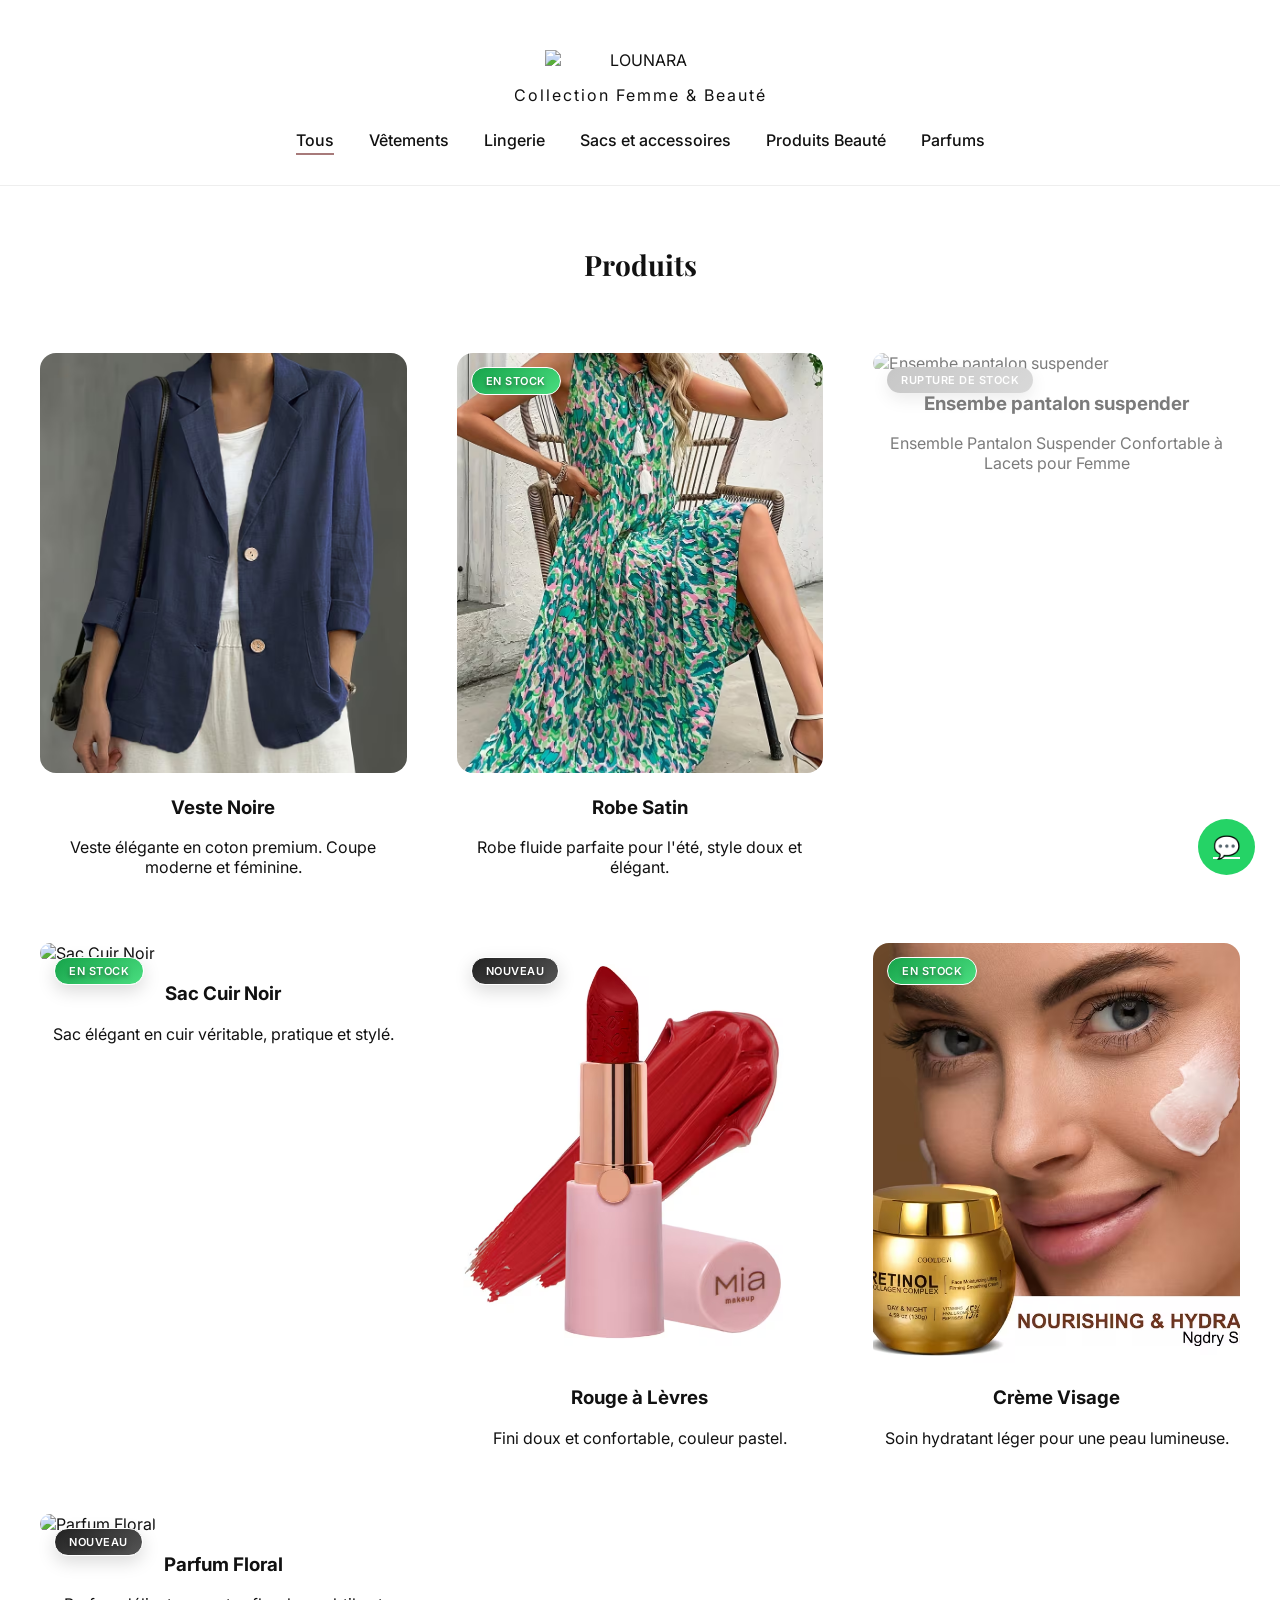
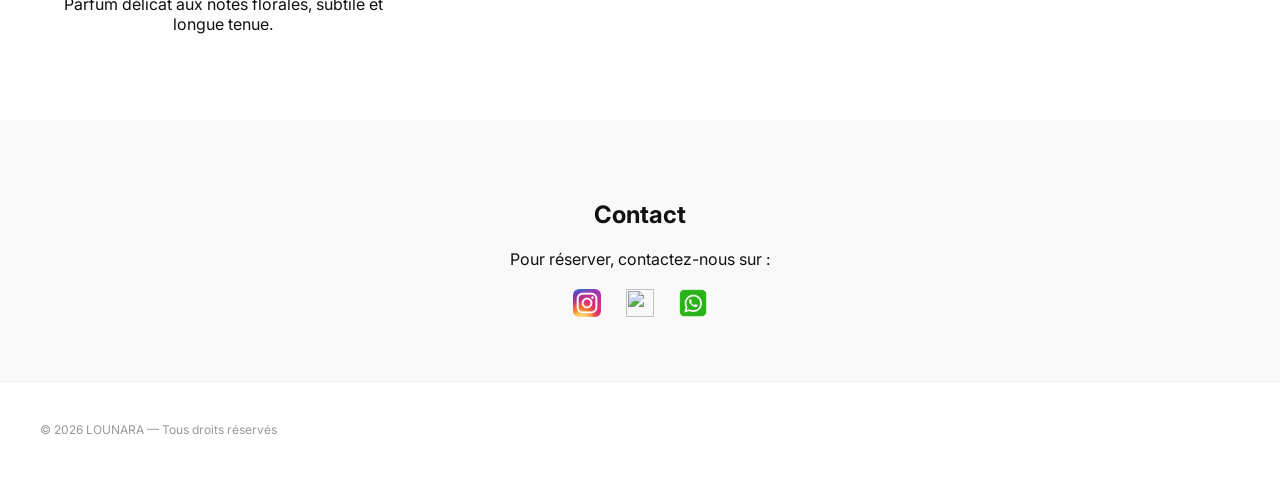
==== commit 751c4b33: "Merge pull request #3 from LOUNARA-TN/test Badge" ====
--- a/index.html
+++ b/index.html
@@ -24,10 +24,12 @@
 .item-link:hover img{transform:scale(1.06)}
 .item-disabled{pointer-events:none;opacity:.55}
 .item-disabled img{filter:grayscale(40%)}
-.product-badge{position:absolute;top:14px;left:14px;padding:6px 14px;font-size:11px;font-weight:600;border-radius:30px;letter-spacing:.5px;text-transform:uppercase;backdrop-filter:blur(8px);box-shadow:0 6px 18px rgba(0,0,0,.12)}
-.badge-nouveau{background:linear-gradient(135deg,#111,#444);color:#fff}
-.badge-stock{background:linear-gradient(135deg,#16a34a,#4ade80);color:#fff}
-.badge-rupture{background:linear-gradient(135deg,#999,#bbb);color:#fff}
+.product-badge{position:absolute;top:14px;left:14px;padding:6px 14px;font-size:11px;font-weight:600;border-radius:30px;letter-spacing:.5px;text-transform:uppercase;box-shadow:0 6px 18px rgba(0,0,0,.15);animation:pulse 2s infinite;display:flex;align-items:center;justify-content:center;z-index:10}
+.badge-nouveau{background:linear-gradient(145deg,#222,#555);color:#fff;text-shadow:0 2px 4px rgba(0,0,0,.5);border:1px solid #fff;animation:pulse 2s infinite,glow 3s infinite}
+.badge-stock{background:linear-gradient(145deg,#16a34a,#4ade80);color:#fff;text-shadow:0 2px 4px rgba(0,0,0,.5);border:1px solid #fff;animation:pulse 2s infinite,glow 3s infinite}
+.badge-rupture{background:linear-gradient(135deg,#999,#bbb);color:#fff;animation:pulse 2s infinite}
+@keyframes pulse{0%,100%{transform:scale(1)}50%{transform:scale(1.05)}}
+@keyframes glow{0%,100%{box-shadow:0 0 10px rgba(255,255,255,.3)}50%{box-shadow:0 0 20px rgba(255,255,255,.5)}}
 .item-link h3,.item-link p{text-align:center}
 .collection h2{text-align:center;font-family:'Playfair Display',serif;font-size:28px;margin-top:60px}
 .contact{padding:60px 20px;background:#f9f9f9;text-align:center}
@@ -73,15 +75,20 @@
 function filter(category="All"){
 grid.innerHTML="";
 products.filter(p=>category==="All"||p.category===category).forEach(p=>{
-const a=document.createElement("a");a.href="product.html?id="+p.id;a.className="item-link";
-if(p.badge==="Rupture") a.classList.add("item-disabled");
-const img=document.createElement("img");img.src=p.images[0];img.alt=p.name;img.loading="lazy";
-if(p.badge){const badge=document.createElement("div");badge.classList.add("product-badge");if(p.badge==="Nouveau") badge.classList.add("badge-nouveau");if(p.badge==="En stock") badge.classList.add("badge-stock");if(p.badge==="Rupture"){badge.classList.add("badge-rupture");badge.textContent="Rupture de stock";} else badge.textContent=p.badge;a.appendChild(badge);}
-const h3=document.createElement("h3");h3.textContent=p.name;
-const desc=document.createElement("p");desc.textContent=p.description;
-a.append(img,h3,desc);grid.appendChild(a);
-});
-}
+const a=document.createElement("a"); a.href="product.html?id="+p.id; a.className="item-link";
+const img=document.createElement("img"); img.src=p.images[0]; img.alt=p.name; img.loading="lazy";
+a.appendChild(img);
+// Badge
+if(p.badge && p.badge.trim()!==""){
+const badge=document.createElement("div"); badge.classList.add("product-badge");
+switch(p.badge.toLowerCase()){
+case "nouveau": badge.classList.add("badge-nouveau"); badge.textContent="Nouveau"; break;
+case "en stock": badge.classList.add("badge-stock"); badge.textContent="En stock"; break;
+case "rupture": badge.classList.add("badge-rupture"); badge.textContent="Rupture de stock"; a.classList.add("item-disabled"); break;}
+a.appendChild(badge);}
+const h3=document.createElement("h3"); h3.textContent=p.name;
+const desc=document.createElement("p"); desc.textContent=p.description;
+a.append(h3,desc); grid.appendChild(a);});}
 filter();
 menuLinks.forEach(link=>{link.addEventListener("click",e=>{e.preventDefault();const cat=link.dataset.category;filter(cat);menuLinks.forEach(l=>l.classList.remove("active"));link.classList.add("active");});});
 });
